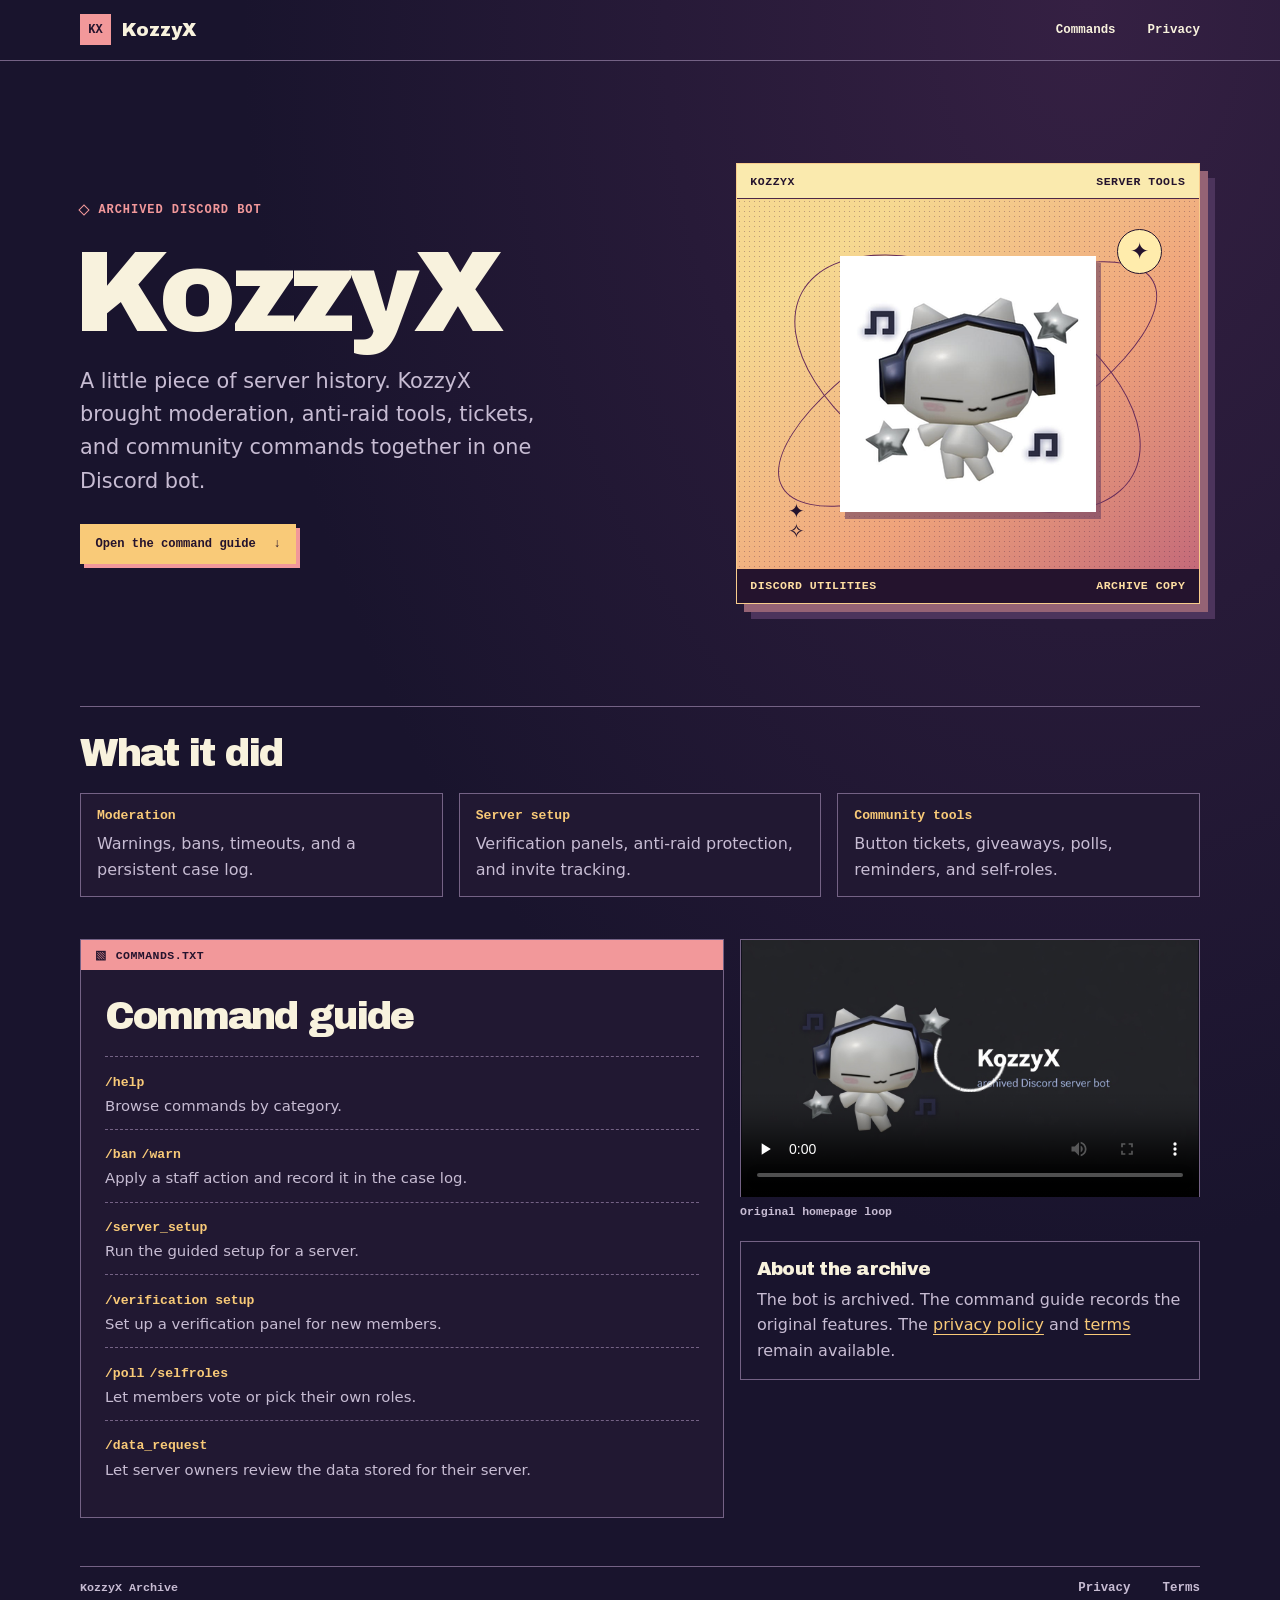
==== index.html @ 386fd97b "Publish the KozzyX archive" ====
<!doctype html>
<html lang="en">
<head>
  <meta charset="utf-8">
  <meta name="viewport" content="width=device-width, initial-scale=1">
  <meta name="referrer" content="no-referrer">
  <meta name="description" content="The KozzyX archive, a collection of commands, features, and the original video from the archived Discord server bot.">
  <meta name="theme-color" content="#19142d">
  <meta http-equiv="Content-Security-Policy" content="default-src 'self'; script-src 'self'; style-src 'self'; img-src 'self' data:; media-src 'self'; connect-src 'self'; font-src 'self'; object-src 'none'; base-uri 'self'; form-action 'self'">
  <title>KozzyX · Discord bot archive</title>
  <link rel="icon" href="./assets/pfp-96.png" type="image/png">
  <link rel="stylesheet" href="./assets/archive.css">
</head>
<body>
  <a class="skip" href="#main">Skip to content</a>
  <header class="top">
    <div class="frame top-row">
      <a class="logo" href="./"><span aria-hidden="true">KX</span> KozzyX</a>
      <nav aria-label="Main">
        <a href="#commands">Commands</a>
        <a href="./privacy/">Privacy</a>
      </nav>
    </div>
  </header>
  <main class="frame" id="main">
    <section class="cover" aria-labelledby="archive-title">
      <div class="cover-copy">
        <p class="eyebrow"><span aria-hidden="true"></span> Archived Discord bot</p>
        <h1 id="archive-title">KozzyX</h1>
        <p class="cover-description">A little piece of server history. KozzyX brought moderation, anti-raid tools, tickets, and community commands together in one Discord bot.</p>
        <a class="button" href="#commands">Open the command guide <span aria-hidden="true">↓</span></a>
      </div>
      <figure class="sleeve" aria-label="KozzyX cover art">
        <div class="sleeve-banner"><span>KOZZYX</span><span>SERVER TOOLS</span></div>
        <div class="sleeve-art">
          <i class="orbit" aria-hidden="true"></i>
          <i class="orbit orbit-wide" aria-hidden="true"></i>
          <span class="sticker" aria-hidden="true">✦</span>
          <img src="./assets/pfp.png" alt="The KozzyX mascot wearing headphones" width="256" height="256">
          <span class="sleeve-stars" aria-hidden="true">✦<br>✧</span>
        </div>
        <figcaption class="sleeve-band"><span>DISCORD UTILITIES</span><span>ARCHIVE COPY</span></figcaption>
      </figure>
    </section>

    <section class="capabilities" id="what" aria-labelledby="capabilities-title">
      <h2 id="capabilities-title">What it did</h2>
      <ul class="capability-list">
        <li><h3>Moderation</h3><p>Warnings, bans, timeouts, and a persistent case log.</p></li>
        <li><h3>Server setup</h3><p>Verification panels, anti-raid protection, and invite tracking.</p></li>
        <li><h3>Community tools</h3><p>Button tickets, giveaways, polls, reminders, and self-roles.</p></li>
      </ul>
    </section>

    <section class="archive-columns" id="commands" aria-labelledby="commands-title">
      <div class="readme">
        <div class="window-bar"><span aria-hidden="true">▧</span><span>COMMANDS.TXT</span></div>
        <div class="readme-content">
          <h2 id="commands-title">Command guide</h2>
          <dl class="command-list">
            <div><dt><code>/help</code></dt><dd>Browse commands by category.</dd></div>
            <div><dt><code>/ban</code> <code>/warn</code></dt><dd>Apply a staff action and record it in the case log.</dd></div>
            <div><dt><code>/server_setup</code></dt><dd>Run the guided setup for a server.</dd></div>
            <div><dt><code>/verification setup</code></dt><dd>Set up a verification panel for new members.</dd></div>
            <div><dt><code>/poll</code> <code>/selfroles</code></dt><dd>Let members vote or pick their own roles.</dd></div>
            <div><dt><code>/data_request</code></dt><dd>Let server owners review the data stored for their server.</dd></div>
          </dl>
        </div>
      </div>
      <div class="archive-side">
        <figure class="archive-video">
          <video controls playsinline preload="none" poster="./image.png" aria-label="Original KozzyX homepage video">
            <source src="./video.mp4" type="video/mp4">
            <a href="./video.mp4">Download the original video</a>
          </video>
          <figcaption>Original homepage loop</figcaption>
        </figure>
        <section class="archive-note" id="limits" aria-labelledby="note-title">
          <h2 id="note-title">About the archive</h2>
          <p>The bot is archived. The command guide records the original features. The <a href="./privacy/">privacy policy</a> and <a href="./terms/">terms</a> remain available.</p>
        </section>
      </div>
    </section>
  </main>
  <footer class="frame footer">
    <span>KozzyX Archive</span>
    <nav aria-label="Footer">
      <a href="./privacy/">Privacy</a>
      <a href="./terms/">Terms</a>
    </nav>
  </footer>
</body>
</html>
---- assets/archive.css ----
@font-face {
  font-family: "Archivo Black";
  src: url("./archivo-black-latin.woff2") format("woff2");
  font-display: swap;
}

:root {
  color-scheme: dark;
  --bg: #19142d;
  --text: #f8f2dd;
  --subtle: #c7bcd3;
  --line: #746285;
  --gold: #f9ca78;
  --pink: #f2989a;
  --ink: #24132d;
  --mono: ui-monospace, "SFMono-Regular", Consolas, monospace;
}

* { box-sizing: border-box; }

body {
  margin: 0;
  background-color: var(--bg);
  background-image: radial-gradient(ellipse at 85% 0, #352043 0, transparent 55%);
  color: var(--text);
  font: 1rem/1.6 system-ui, sans-serif;
}

a { color: inherit; text-underline-offset: .28em; }
a:hover { color: var(--gold); }
nav a { text-decoration: none; }
nav a:hover { text-decoration: underline; }

:focus-visible {
  outline: 2px solid var(--gold);
  outline-offset: 5px;
}

.frame {
  width: min(1120px, calc(100% - clamp(32px, 8vw, 128px)));
  margin-inline: auto;
}

.skip {
  position: absolute;
  z-index: 2;
  top: 10px;
  left: 10px;
  padding: .3rem .6rem;
  clip-path: inset(50%);
  color: var(--ink);
  background: var(--gold);
}

.skip:focus { clip-path: none; }

.top { border-bottom: 1px solid var(--line); }

.top-row,
.footer {
  display: flex;
  align-items: center;
  justify-content: space-between;
  gap: 1.1rem;
  padding-block: .9rem;
}

.top-row nav,
.footer nav {
  display: flex;
  align-items: center;
  gap: clamp(.8rem, 2.6vw, 2rem);
  font: 600 .78rem var(--mono);
}

.logo {
  display: inline-flex;
  align-items: center;
  gap: .7rem;
  color: var(--text);
  font: 1.15rem "Archivo Black", system-ui, sans-serif;
  text-decoration: none;
}

.logo span {
  display: grid;
  place-items: center;
  width: 31px;
  height: 31px;
  background: var(--pink);
  color: var(--ink);
  font: 800 .75rem var(--mono);
}

.cover {
  display: grid;
  grid-template-columns: minmax(0, 1fr) minmax(250px, .82fr);
  align-items: center;
  gap: clamp(40px, 7vw, 110px);
  padding-block: clamp(52px, 8vw, 110px);
}

.eyebrow {
  display: flex;
  align-items: center;
  gap: .65rem;
  margin: 0 0 1.3rem;
  color: var(--pink);
  font: 700 .75rem var(--mono);
  letter-spacing: .08em;
  text-transform: uppercase;
}

.eyebrow span {
  width: 8px;
  height: 8px;
  border: 1px solid var(--pink);
  transform: rotate(45deg);
}

h1 {
  margin: 0 0 1.1rem -.065em;
  color: var(--text);
  font: clamp(3.85rem, 9vw, 8.2rem)/.95 "Archivo Black", system-ui, sans-serif;
  letter-spacing: -.045em;
}

.cover-description {
  max-width: 36ch;
  margin: 0;
  color: var(--subtle);
  font-size: clamp(1.05rem, 1.9vw, 1.3rem);
}

.button {
  display: inline-flex;
  align-items: center;
  gap: 1.1rem;
  margin-top: 1.6rem;
  padding: .75rem .9rem;
  border: 1px solid var(--gold);
  background: var(--gold);
  color: var(--ink);
  box-shadow: 4px 4px var(--pink);
  font: 800 .76rem var(--mono);
  text-decoration: none;
}

.button:hover {
  color: var(--ink);
  background: #ffe0a3;
  box-shadow: 2px 2px var(--pink);
  transform: translate(2px, 2px);
}

.sleeve {
  isolation: isolate;
  position: relative;
  width: 100%;
  margin: 0;
  border: 1px solid #f8cc8c;
  background: #f3bc79;
  color: var(--ink);
  box-shadow: 8px 8px #956375, 15px 15px #4c345c;
  overflow: hidden;
}

.sleeve-banner,
.sleeve-band {
  display: flex;
  flex-wrap: wrap;
  justify-content: space-between;
  gap: .3rem .7rem;
  padding: .65rem .85rem;
  font: 700 clamp(.56rem, 1vw, .72rem) var(--mono);
  letter-spacing: .045em;
}

.sleeve-banner {
  background: #faeaae;
  border-bottom: 1px solid #4d2946;
}

.sleeve-band {
  background: var(--ink);
  color: #ffdfa3;
}

.sleeve-art {
  position: relative;
  display: grid;
  place-items: center;
  aspect-ratio: 1.25;
  overflow: hidden;
  background:
    radial-gradient(#4d294657 0.85px, transparent 0.85px) 0 0 / 5px 5px,
    linear-gradient(140deg, #f6d991 18%, #efa37b 61%, #c46a79 100%);
}

.sleeve-art img {
  position: relative;
  width: min(62%, 256px);
  height: auto;
  filter: drop-shadow(5px 7px 0 #6c416099);
}

.orbit {
  position: absolute;
  width: 92%;
  height: 41%;
  border: 1px solid #672c5a;
  border-radius: 50%;
  transform: rotate(-29deg);
}

.orbit-wide {
  width: 82%;
  height: 56%;
  transform: rotate(29deg);
}

.sticker {
  position: absolute;
  top: 8%;
  right: 8%;
  display: grid;
  place-items: center;
  width: clamp(22px, 5vw, 45px);
  aspect-ratio: 1;
  border: 1px solid var(--ink);
  border-radius: 50%;
  background: #ffecac;
  font-size: clamp(.9rem, 1.8vw, 1.5rem);
}

.sleeve-stars {
  position: absolute;
  bottom: 7%;
  left: 11%;
  font: 1.25rem/1 var(--mono);
}

.capabilities {
  padding-block: 1.5rem 2.6rem;
  border-top: 1px solid var(--line);
}

h2 {
  margin: 0 0 1.1rem;
  font: clamp(1.5rem, 4vw, 2.4rem)/1.15 "Archivo Black", system-ui, sans-serif;
  letter-spacing: -.055em;
}

.capability-list {
  display: grid;
  grid-template-columns: repeat(3, minmax(0, 1fr));
  gap: 1rem;
  padding: 0;
  margin: 0;
  list-style: none;
}

.capability-list li {
  padding: .85rem 1rem;
  border: 1px solid var(--line);
  background: #211832;
}

.capability-list h3 {
  margin: 0;
  color: var(--gold);
  font: 700 .82rem/1.3 var(--mono);
}

.capability-list p,
.archive-note p {
  margin: .44rem 0 0;
  color: var(--subtle);
}

.archive-columns {
  display: grid;
  grid-template-columns: minmax(0, 1.4fr) minmax(0, 1fr);
  align-items: start;
  gap: 1rem;
  padding-bottom: 3rem;
}

.readme {
  border: 1px solid var(--line);
  background: #211832;
}

.window-bar {
  display: flex;
  align-items: center;
  gap: .6rem;
  padding: .52rem .85rem;
  background: var(--pink);
  color: var(--ink);
  font: 700 .72rem var(--mono);
  letter-spacing: .04em;
}

.readme-content { padding: clamp(1rem, 2.4vw, 1.5rem); }
.command-list { margin: 0; }

.command-list > div {
  padding-block: .65rem;
  border-top: 1px dashed var(--line);
}

.command-list code {
  display: inline;
  color: var(--gold);
  font: 700 .82rem var(--mono);
}

.command-list dd {
  margin: .1rem 0 0;
  color: var(--subtle);
  font-size: .93rem;
}

.archive-video { margin: 0; }

.archive-video video {
  display: block;
  width: 100%;
  aspect-ratio: 16 / 9;
  border: 1px solid var(--line);
  background: #11101d;
}

.archive-video figcaption {
  padding-block: .5rem 0;
  color: var(--subtle);
  font: 600 .72rem var(--mono);
}

.archive-note {
  margin-top: 1.4rem;
  padding: 1rem;
  border: 1px solid var(--line);
}

.archive-note h2 {
  margin: 0;
  font-size: 1.18rem;
  letter-spacing: -.04em;
}

.archive-note a { color: var(--gold); }

.footer {
  border-top: 1px solid var(--line);
  color: var(--subtle);
  font: 600 .73rem var(--mono);
}

@media (max-width: 730px) {
  .cover {
    grid-template-columns: minmax(0, 1fr);
    gap: 2.3rem;
    padding-block: 2.6rem 3.2rem;
  }

  h1 { font-size: clamp(3.65rem, 14vw, 6rem); }
  .sleeve { max-width: 420px; }
  .archive-columns { grid-template-columns: minmax(0, 1fr); }
}

@media (max-width: 480px) {
  .capability-list { grid-template-columns: minmax(0, 1fr); }
  .footer nav { gap: .6rem; }
}
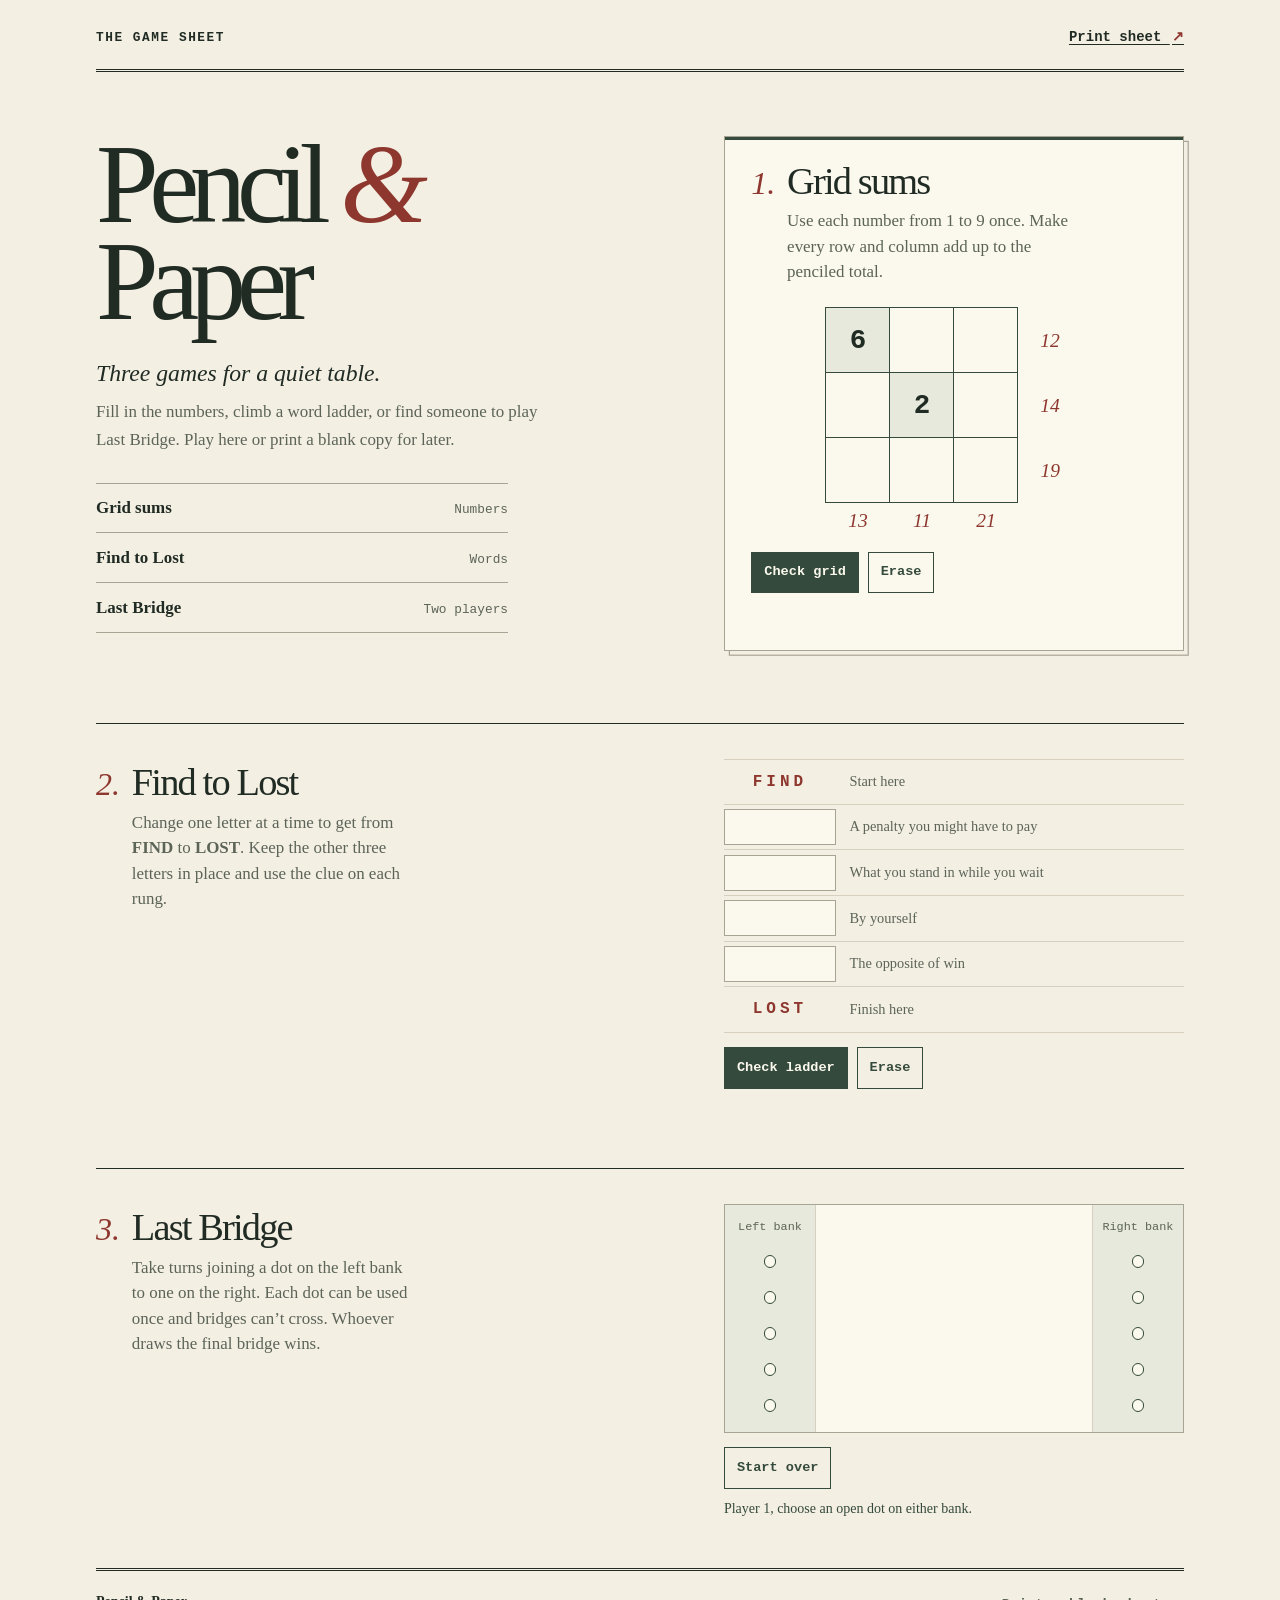
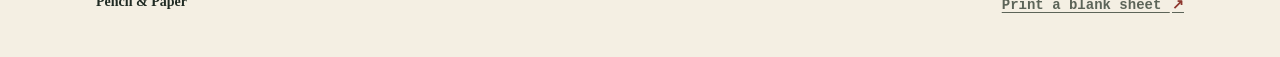
==== commit 07dbb89f: "Replace archive homepage with Pencil & Paper" ====
--- a/index.html
+++ b/index.html
@@ -3,91 +3,130 @@
 <head>
   <meta charset="utf-8">
   <meta name="viewport" content="width=device-width, initial-scale=1">
-  <meta name="referrer" content="no-referrer">
-  <meta name="description" content="The KozzyX archive, a collection of commands, features, and the original video from the archived Discord server bot.">
-  <meta name="theme-color" content="#19142d">
-  <meta http-equiv="Content-Security-Policy" content="default-src 'self'; script-src 'self'; style-src 'self'; img-src 'self' data:; media-src 'self'; connect-src 'self'; font-src 'self'; object-src 'none'; base-uri 'self'; form-action 'self'">
-  <title>KozzyX · Discord bot archive</title>
-  <link rel="icon" href="./assets/pfp-96.png" type="image/png">
-  <link rel="stylesheet" href="./assets/archive.css">
+  <meta name="theme-color" content="#f4efe3">
+  <meta name="description" content="A free printable game sheet with a number puzzle, a four-letter word ladder, and a two-player bridge game.">
+  <title>Pencil &amp; Paper · The Game Sheet</title>
+  <link rel="icon" href="data:,">
+  <link rel="stylesheet" href="assets/paper.css">
+  <script src="assets/paper.js" defer></script>
 </head>
 <body>
-  <a class="skip" href="#main">Skip to content</a>
-  <header class="top">
-    <div class="frame top-row">
-      <a class="logo" href="./"><span aria-hidden="true">KX</span> KozzyX</a>
-      <nav aria-label="Main">
-        <a href="#commands">Commands</a>
-        <a href="./privacy/">Privacy</a>
-      </nav>
+  <a class="skip" href="#games">Skip to the games</a>
+  <header class="masthead page">
+    <a class="imprint" href="./">The Game Sheet</a>
+    <button class="print-link" type="button" data-print hidden>Print sheet <span aria-hidden="true">↗</span></button>
+  </header>
+
+  <main class="page" id="games">
+    <div class="spread">
+      <div class="cover">
+        <h1>Pencil <em>&amp;</em><br>Paper</h1>
+        <p class="standfirst">Three games for a quiet table.</p>
+        <p class="intro">Fill in the numbers, climb a word ladder, or find someone to play Last Bridge. Play here or print a blank copy for later.</p>
+        <nav aria-label="Game index">
+          <ul class="contents">
+            <li><a href="#grid-sums"><span>Grid sums</span><small>Numbers</small></a></li>
+            <li><a href="#word-ladder"><span>Find to Lost</span><small>Words</small></a></li>
+            <li><a href="#last-bridge"><span>Last Bridge</span><small>Two players</small></a></li>
+          </ul>
+        </nav>
+      </div>
+
+      <section class="front-game" id="grid-sums" aria-labelledby="sums-title">
+        <div class="game-header">
+          <span class="game-number" aria-hidden="true">1.</span>
+          <div>
+            <h2 id="sums-title">Grid sums</h2>
+            <p>Use each number from 1 to 9 once. Make every row and column add up to the penciled total.</p>
+          </div>
+        </div>
+        <form class="sums-form" id="sums-form">
+          <table class="sums" aria-label="Grid sums puzzle">
+            <tbody>
+              <tr><td class="given">6</td><td><input aria-label="Row 1 column 2" inputmode="numeric" maxlength="1" autocomplete="off"></td><td><input aria-label="Row 1 column 3" inputmode="numeric" maxlength="1" autocomplete="off"></td><th scope="row"><span class="sr-only">Row 1 total is </span>12</th></tr>
+              <tr><td><input aria-label="Row 2 column 1" inputmode="numeric" maxlength="1" autocomplete="off"></td><td class="given">2</td><td><input aria-label="Row 2 column 3" inputmode="numeric" maxlength="1" autocomplete="off"></td><th scope="row"><span class="sr-only">Row 2 total is </span>14</th></tr>
+              <tr><td><input aria-label="Row 3 column 1" inputmode="numeric" maxlength="1" autocomplete="off"></td><td><input aria-label="Row 3 column 2" inputmode="numeric" maxlength="1" autocomplete="off"></td><td><input aria-label="Row 3 column 3" inputmode="numeric" maxlength="1" autocomplete="off"></td><th scope="row"><span class="sr-only">Row 3 total is </span>19</th></tr>
+              <tr class="column-totals"><td><span class="sr-only">Column 1 total is </span>13</td><td><span class="sr-only">Column 2 total is </span>11</td><td><span class="sr-only">Column 3 total is </span>21</td><td></td></tr>
+            </tbody>
+          </table>
+          <div class="actions">
+            <button type="submit">Check grid</button>
+            <button type="reset" class="quiet">Erase</button>
+          </div>
+          <p class="status" id="sums-result" role="status"></p>
+        </form>
+      </section>
     </div>
-  </header>
-  <main class="frame" id="main">
-    <section class="cover" aria-labelledby="archive-title">
-      <div class="cover-copy">
-        <p class="eyebrow"><span aria-hidden="true"></span> Archived Discord bot</p>
-        <h1 id="archive-title">KozzyX</h1>
-        <p class="cover-description">A little piece of server history. KozzyX brought moderation, anti-raid tools, tickets, and community commands together in one Discord bot.</p>
-        <a class="button" href="#commands">Open the command guide <span aria-hidden="true">↓</span></a>
+
+    <section class="game" id="word-ladder" aria-labelledby="ladder-title">
+      <div class="game-copy">
+        <div class="game-header">
+          <span class="game-number" aria-hidden="true">2.</span>
+          <div>
+            <h2 id="ladder-title">Find to Lost</h2>
+            <p>Change one letter at a time to get from <strong>FIND</strong> to <strong>LOST</strong>. Keep the other three letters in place and use the clue on each rung.</p>
+          </div>
+        </div>
       </div>
-      <figure class="sleeve" aria-label="KozzyX cover art">
-        <div class="sleeve-banner"><span>KOZZYX</span><span>SERVER TOOLS</span></div>
-        <div class="sleeve-art">
-          <i class="orbit" aria-hidden="true"></i>
-          <i class="orbit orbit-wide" aria-hidden="true"></i>
-          <span class="sticker" aria-hidden="true">✦</span>
-          <img src="./assets/pfp.png" alt="The KozzyX mascot wearing headphones" width="256" height="256">
-          <span class="sleeve-stars" aria-hidden="true">✦<br>✧</span>
+      <form class="ladder-form" id="ladder-form">
+        <ol class="ladder">
+          <li><span class="terminal">FIND</span><span class="rung-note">Start here</span></li>
+          <li><input id="rung-one" maxlength="4" autocomplete="off" autocapitalize="characters" spellcheck="false"><label for="rung-one">A penalty you might have to pay</label></li>
+          <li><input id="rung-two" maxlength="4" autocomplete="off" autocapitalize="characters" spellcheck="false"><label for="rung-two">What you stand in while you wait</label></li>
+          <li><input id="rung-three" maxlength="4" autocomplete="off" autocapitalize="characters" spellcheck="false"><label for="rung-three">By yourself</label></li>
+          <li><input id="rung-four" maxlength="4" autocomplete="off" autocapitalize="characters" spellcheck="false"><label for="rung-four">The opposite of win</label></li>
+          <li><span class="terminal">LOST</span><span class="rung-note">Finish here</span></li>
+        </ol>
+        <div class="actions">
+          <button type="submit">Check ladder</button>
+          <button type="reset" class="quiet">Erase</button>
         </div>
-        <figcaption class="sleeve-band"><span>DISCORD UTILITIES</span><span>ARCHIVE COPY</span></figcaption>
-      </figure>
+        <p class="status" id="ladder-result" role="status"></p>
+      </form>
     </section>
 
-    <section class="capabilities" id="what" aria-labelledby="capabilities-title">
-      <h2 id="capabilities-title">What it did</h2>
-      <ul class="capability-list">
-        <li><h3>Moderation</h3><p>Warnings, bans, timeouts, and a persistent case log.</p></li>
-        <li><h3>Server setup</h3><p>Verification panels, anti-raid protection, and invite tracking.</p></li>
-        <li><h3>Community tools</h3><p>Button tickets, giveaways, polls, reminders, and self-roles.</p></li>
-      </ul>
-    </section>
-
-    <section class="archive-columns" id="commands" aria-labelledby="commands-title">
-      <div class="readme">
-        <div class="window-bar"><span aria-hidden="true">▧</span><span>COMMANDS.TXT</span></div>
-        <div class="readme-content">
-          <h2 id="commands-title">Command guide</h2>
-          <dl class="command-list">
-            <div><dt><code>/help</code></dt><dd>Browse commands by category.</dd></div>
-            <div><dt><code>/ban</code> <code>/warn</code></dt><dd>Apply a staff action and record it in the case log.</dd></div>
-            <div><dt><code>/server_setup</code></dt><dd>Run the guided setup for a server.</dd></div>
-            <div><dt><code>/verification setup</code></dt><dd>Set up a verification panel for new members.</dd></div>
-            <div><dt><code>/poll</code> <code>/selfroles</code></dt><dd>Let members vote or pick their own roles.</dd></div>
-            <div><dt><code>/data_request</code></dt><dd>Let server owners review the data stored for their server.</dd></div>
-          </dl>
+    <section class="game" id="last-bridge" aria-labelledby="bridge-title">
+      <div class="game-copy">
+        <div class="game-header">
+          <span class="game-number" aria-hidden="true">3.</span>
+          <div>
+            <h2 id="bridge-title">Last Bridge</h2>
+            <p>Take turns joining a dot on the left bank to one on the right. Each dot can be used once and bridges can’t cross. Whoever draws the final bridge wins.</p>
+          </div>
         </div>
       </div>
-      <div class="archive-side">
-        <figure class="archive-video">
-          <video controls playsinline preload="none" poster="./image.png" aria-label="Original KozzyX homepage video">
-            <source src="./video.mp4" type="video/mp4">
-            <a href="./video.mp4">Download the original video</a>
-          </video>
-          <figcaption>Original homepage loop</figcaption>
-        </figure>
-        <section class="archive-note" id="limits" aria-labelledby="note-title">
-          <h2 id="note-title">About the archive</h2>
-          <p>The bot is archived. The command guide records the original features. The <a href="./privacy/">privacy policy</a> and <a href="./terms/">terms</a> remain available.</p>
-        </section>
+      <div class="bridge-game">
+        <div class="bridge-board" role="group" aria-label="Last Bridge game board">
+          <canvas aria-hidden="true" width="480" height="240"></canvas>
+          <div class="bank left-bank" aria-label="Left bank" role="group">
+            <span>Left bank</span>
+            <button type="button" data-bank="left" data-dot="1" aria-label="Left bank, dot 1" aria-pressed="false"></button>
+            <button type="button" data-bank="left" data-dot="2" aria-label="Left bank, dot 2" aria-pressed="false"></button>
+            <button type="button" data-bank="left" data-dot="3" aria-label="Left bank, dot 3" aria-pressed="false"></button>
+            <button type="button" data-bank="left" data-dot="4" aria-label="Left bank, dot 4" aria-pressed="false"></button>
+            <button type="button" data-bank="left" data-dot="5" aria-label="Left bank, dot 5" aria-pressed="false"></button>
+          </div>
+          <div class="bank right-bank" aria-label="Right bank" role="group">
+            <span>Right bank</span>
+            <button type="button" data-bank="right" data-dot="1" aria-label="Right bank, dot 1" aria-pressed="false"></button>
+            <button type="button" data-bank="right" data-dot="2" aria-label="Right bank, dot 2" aria-pressed="false"></button>
+            <button type="button" data-bank="right" data-dot="3" aria-label="Right bank, dot 3" aria-pressed="false"></button>
+            <button type="button" data-bank="right" data-dot="4" aria-label="Right bank, dot 4" aria-pressed="false"></button>
+            <button type="button" data-bank="right" data-dot="5" aria-label="Right bank, dot 5" aria-pressed="false"></button>
+          </div>
+        </div>
+        <div class="actions">
+          <button type="button" id="bridge-reset" class="quiet">Start over</button>
+        </div>
+        <p class="status bridge-status" id="bridge-result" role="status">Player 1, choose an open dot on either bank.</p>
+        <ol class="bridge-history sr-only" aria-label="Bridges played"></ol>
       </div>
     </section>
+    <noscript><p>Use your browser’s print command for a blank game sheet.</p></noscript>
   </main>
-  <footer class="frame footer">
-    <span>KozzyX Archive</span>
-    <nav aria-label="Footer">
-      <a href="./privacy/">Privacy</a>
-      <a href="./terms/">Terms</a>
-    </nav>
+  <footer class="page footer">
+    <p><strong>Pencil &amp; Paper</strong></p>
+    <button class="print-link" type="button" data-print hidden>Print a blank sheet <span aria-hidden="true">↗</span></button>
   </footer>
 </body>
 </html>
--- a/assets/paper.css
+++ b/assets/paper.css
@@ -0,0 +1,362 @@
+:root {
+  color-scheme: light;
+  --paper: #f4efe3;
+  --sheet: #fbf8ed;
+  --ink: #202b24;
+  --muted: #5c6458;
+  --rule: #a8a493;
+  --rule-light: #d7d0be;
+  --green: #344a3c;
+  --red: #8d372e;
+  --serif: Georgia, "Times New Roman", serif;
+  --mono: "Courier New", Courier, monospace;
+}
+
+* { box-sizing: border-box; }
+body {
+  margin: 0;
+  background: var(--paper);
+  color: var(--ink);
+  font: 1.06rem/1.62 var(--serif);
+}
+button, input { font: inherit; color: inherit; }
+a { color: inherit; text-underline-offset: .22em; }
+a:hover { color: var(--red); }
+button:focus-visible, input:focus-visible, a:focus-visible {
+  outline: 2px solid var(--red);
+  outline-offset: 3px;
+}
+h1, h2, p, ol, ul { margin: 0; }
+.page { width: min(100% - 5rem, 68rem); margin-inline: auto; }
+.skip, .sr-only {
+  position: absolute;
+  inline-size: 1px;
+  block-size: 1px;
+  margin: -1px;
+  overflow: hidden;
+  clip-path: inset(50%);
+  white-space: nowrap;
+}
+.skip:focus {
+  inline-size: auto;
+  block-size: auto;
+  margin: 0;
+  clip-path: none;
+  z-index: 5;
+  top: 1em;
+  left: 1em;
+  padding: .45em .65em;
+  background: var(--sheet);
+}
+.masthead {
+  display: flex;
+  justify-content: space-between;
+  align-items: baseline;
+  gap: 1rem;
+  min-height: 4.5rem;
+  padding-block: 1.48rem 1.1rem;
+  border-bottom: 3px double var(--ink);
+}
+.imprint {
+  color: var(--ink);
+  font: 700 .8rem/1.5 var(--mono);
+  letter-spacing: .12em;
+  text-transform: uppercase;
+  text-decoration: none;
+}
+.print-link { font: 700 .875rem/1.4 var(--mono); }
+button.print-link {
+  padding: .25rem 0;
+  border: 0;
+  background: transparent;
+  text-decoration: underline;
+  text-underline-offset: .22em;
+  cursor: pointer;
+}
+button.print-link:hover { color: var(--red); }
+.print-link span { margin-left: .14rem; color: var(--red); }
+
+.spread {
+  display: grid;
+  grid-template-columns: 1.17fr 1fr;
+  align-items: start;
+  gap: clamp(3rem, 7vw, 6.35rem);
+  margin-block: 4rem 4.5rem;
+}
+.cover h1, .missing h1 {
+  font-size: clamp(4rem, 8.8vw, 8.45rem);
+  font-weight: 400;
+  letter-spacing: -.083em;
+  line-height: .86;
+}
+.cover em { color: var(--red); font-weight: 400; }
+.standfirst { margin-top: 1.72rem; font-size: clamp(1.18rem, 2vw, 1.48rem); font-style: italic; line-height: 1.4; }
+.intro { max-width: 29rem; margin-top: .5rem; color: var(--muted); }
+.contents {
+  display: grid;
+  max-width: 25.75rem;
+  margin-top: 1.85rem;
+  padding: 0;
+  border-top: 1px solid var(--rule);
+  list-style: none;
+}
+.contents li { border-bottom: 1px solid var(--rule); }
+.contents a {
+  display: flex;
+  align-items: baseline;
+  justify-content: space-between;
+  gap: 1rem;
+  padding-block: .66rem;
+  font-weight: 700;
+  text-decoration: none;
+}
+.contents a:hover > span { text-decoration: underline; }
+.contents small { color: var(--muted); font: .8rem/1.3 var(--mono); text-align: right; }
+
+.front-game {
+  position: relative;
+  padding: 1.55rem 1.65rem 1rem;
+  background: var(--sheet);
+  border: 1px solid var(--rule);
+  box-shadow: .3rem .3rem 0 -.075rem var(--paper), .3rem .3rem 0 0 var(--rule);
+}
+.front-game::before {
+  content: "";
+  position: absolute;
+  top: 0;
+  right: 0;
+  left: 0;
+  border-top: 3px solid var(--green);
+}
+.front-game, .game { scroll-margin-block-start: 1rem; }
+.game-header { display: flex; align-items: baseline; gap: .74rem; }
+.game-number {
+  color: var(--red);
+  font: italic 400 2rem/1 var(--serif);
+}
+.game h2, .game-header h2 {
+  margin-block-end: .46rem;
+  font-size: clamp(1.7rem, 3vw, 2.48rem);
+  font-weight: 400;
+  letter-spacing: -.048em;
+  line-height: 1.02;
+}
+.game-header p { max-width: 34ch; color: var(--muted); line-height: 1.5; }
+.sums-form { margin-top: 1.42rem; }
+.sums {
+  --cell: clamp(2.75rem, 5vw, 4.35rem);
+  border-collapse: collapse;
+  margin: 0 auto .9rem;
+  text-align: center;
+  font: 1.72rem/1 var(--mono);
+  font-variant-numeric: tabular-nums;
+}
+.sums td, .sums th {
+  inline-size: var(--cell);
+  block-size: var(--cell);
+  padding: 0;
+}
+.sums tr:not(.column-totals) td { border: 1px solid var(--green); }
+.sums .given { background: #e7e9dc; font-weight: 700; }
+.sums td input {
+  display: block;
+  inline-size: 100%;
+  block-size: var(--cell);
+  padding: .25rem;
+  border: 0;
+  background: transparent;
+  color: var(--green);
+  text-align: center;
+}
+.sums td input:focus-visible { outline-offset: -3px; }
+.sums th, .sums .column-totals td {
+  color: var(--red);
+  font: italic 400 1.22rem/1 var(--serif);
+}
+.sums .column-totals td { block-size: 2.15rem; }
+
+.actions { display: flex; align-items: center; flex-wrap: wrap; gap: .55rem; }
+.actions button {
+  min-height: 2.6rem;
+  padding: .5rem .75rem;
+  border: 1px solid var(--green);
+  border-radius: 0;
+  background: var(--green);
+  color: var(--sheet);
+  font: 700 .85rem/1.35 var(--mono);
+  cursor: pointer;
+}
+.actions button:hover { background: var(--ink); }
+.actions button.quiet { background: transparent; color: var(--green); }
+.actions button.quiet:hover { background: #e9e7da; }
+.status {
+  min-height: 2rem;
+  margin-top: .55rem;
+  color: var(--green);
+  font-size: .875rem;
+  line-height: 1.5;
+}
+.status[data-tone="error"] { color: var(--red); }
+.game {
+  display: grid;
+  grid-template-columns: 1.17fr 1fr;
+  align-items: start;
+  gap: clamp(3rem, 7vw, 6.35rem);
+  padding: 2.2rem 0 2.42rem;
+  border-top: 1px solid var(--ink);
+}
+.game-copy { padding-block-start: .25rem; }
+.ladder, .bridge-board { padding: 0; }
+.ladder { list-style: none; }
+.ladder li {
+  display: grid;
+  grid-template-columns: 7rem 1fr;
+  align-items: center;
+  gap: .85rem;
+  min-height: 2.85rem;
+  border-bottom: 1px solid var(--rule-light);
+}
+.ladder li:first-child { border-top: 1px solid var(--rule-light); }
+.terminal, .ladder input {
+  box-sizing: border-box;
+  font: 700 1rem/1 var(--mono);
+  letter-spacing: .25em;
+  text-align: center;
+}
+.terminal { display: block; color: var(--red); }
+.ladder input {
+  width: 100%;
+  height: 2.25rem;
+  border: 1px solid var(--rule);
+  border-radius: 0;
+  background: var(--sheet);
+  color: var(--green);
+  text-transform: uppercase;
+}
+.ladder label, .rung-note { font-size: .9rem; color: var(--muted); line-height: 1.2; }
+.ladder-form .actions, .bridge-game .actions { margin-top: .9rem; }
+
+.bridge-board {
+  --bank-width: 5.7rem;
+  display: flex;
+  justify-content: space-between;
+  position: relative;
+  border: 1px solid var(--rule);
+  background: var(--sheet);
+}
+.bridge-board canvas { position: absolute; inset: 0; width: 100%; height: 100%; pointer-events: none; z-index: 1; }
+.bank {
+  display: grid;
+  justify-items: center;
+  grid-template-rows: 2rem repeat(5, 2.25rem);
+  align-items: center;
+  width: var(--bank-width);
+  padding: .4rem 0 .5rem;
+  background: #e7e9dc;
+  border-right: 1px solid var(--rule-light);
+}
+.bank.right-bank { border-right: 0; border-left: 1px solid var(--rule-light); }
+.bank > span { color: var(--muted); font: .74rem/1 var(--mono); }
+.bank button {
+  display: grid;
+  place-items: center;
+  position: relative;
+  z-index: 2;
+  width: 2rem;
+  height: 2rem;
+  padding: 0;
+  background: transparent;
+  border: 0;
+  border-radius: 50%;
+  cursor: pointer;
+}
+.bank button::after {
+  content: "";
+  width: .67rem;
+  height: .67rem;
+  border-radius: 50%;
+  border: 1px solid var(--green);
+  background: var(--sheet);
+}
+.bank button:hover::after, .bank button[aria-pressed="true"]::after { background: var(--red); border-color: var(--red); }
+.bank button:disabled { cursor: default; }
+.bank button:disabled::after { background: var(--green); }
+
+.footer {
+  display: flex;
+  justify-content: space-between;
+  align-items: flex-start;
+  gap: 1rem;
+  padding-block: 1.3rem 2.3rem;
+  border-top: 3px double var(--ink);
+  color: var(--muted);
+  font-size: .875rem;
+  line-height: 1.45;
+}
+.footer strong { color: var(--ink); }
+.missing { padding-top: 4rem; }
+.missing p { margin-block: 1.4rem .65rem; }
+
+@media (max-width: 780px) {
+  .spread, .game { grid-template-columns: 1fr 1fr; gap: 2rem; }
+  .page { width: calc(100% - 3rem); }
+  .front-game { padding-inline: .85rem; }
+}
+@media (max-width: 620px) {
+  .page { width: calc(100% - 2rem); }
+  .masthead { min-height: 0; padding-block: .95rem .78rem; }
+  .spread, .game { grid-template-columns: 1fr; gap: 1.55rem; }
+  .spread { margin-block: 2.65rem 2.75rem; gap: 2.25rem; }
+  .cover h1 { font-size: clamp(4.15rem, 14.5vw, 6.2rem); }
+  .standfirst { margin-top: 1.3rem; }
+  .contents { margin-top: 1.4rem; }
+  .front-game { padding-inline: 1rem; }
+  .game { padding-block: 1.55rem 1.3rem; }
+  .game-header { gap: .56rem; }
+  .game-number { font-size: 1.7rem; }
+  .ladder li { grid-template-columns: minmax(5.8rem, 28%) 1fr; gap: .6rem; }
+  .bridge-board { --bank-width: 4.8rem; }
+  .footer { flex-wrap: wrap; padding-bottom: 1.7rem; }
+}
+
+@media print {
+  @page { margin: 12mm; }
+  :root {
+    --paper: white;
+    --sheet: white;
+    --ink: black;
+    --muted: #333;
+    --rule: #777;
+    --rule-light: #aaa;
+    --green: #333;
+    --red: #333;
+  }
+  body { font-size: 10pt; line-height: 1.3; }
+  .page { width: auto; }
+  .masthead { padding-block: 0 2mm; min-height: 0; }
+  .imprint { font-size: 8pt; }
+  .print-link, .skip, .contents, .actions, .status, .footer, .bridge-board canvas, noscript { display: none; }
+  .spread { display: grid; grid-template-columns: 1fr 1fr; gap: 9mm; margin-block: 6mm; }
+  .cover h1 { font-size: 38pt; }
+  .standfirst { margin-top: 4mm; font-size: 13pt; }
+  .intro { margin-top: 2mm; }
+  .front-game { padding: 3mm; box-shadow: none; }
+  .front-game::before { display: none; }
+  .game-number { font-size: 14pt; }
+  .game-header h2 { margin-block-end: 2mm; font-size: 17pt; }
+  .game-header p { line-height: 1.35; }
+  .sums-form { margin-top: 3mm; }
+  .sums { --cell: 10mm; margin-bottom: 0; font-size: 14pt; }
+  .sums .column-totals td { block-size: 7mm; }
+  .sums th, .sums .column-totals td { font-size: 11pt; }
+  .game { grid-template-columns: 1fr 1fr; gap: 8mm; padding-block: 5mm; break-inside: avoid; }
+  .ladder li { min-height: 7.6mm; gap: 2mm; grid-template-columns: 20mm 1fr; }
+  .ladder input { height: 6mm; }
+  .ladder label, .rung-note { font-size: 8pt; }
+  .sums td input, .ladder input { color: transparent; -webkit-text-fill-color: transparent; }
+  .bridge-board { --bank-width: 21mm; }
+  .bank { padding: 1mm 0; grid-template-rows: 7mm repeat(5, 7mm); }
+  .bank button { width: 6mm; height: 6mm; }
+  .bank button::after,
+  .bank button:disabled::after { background: #333; border-color: #333; width: 2.3mm; height: 2.3mm; }
+}
